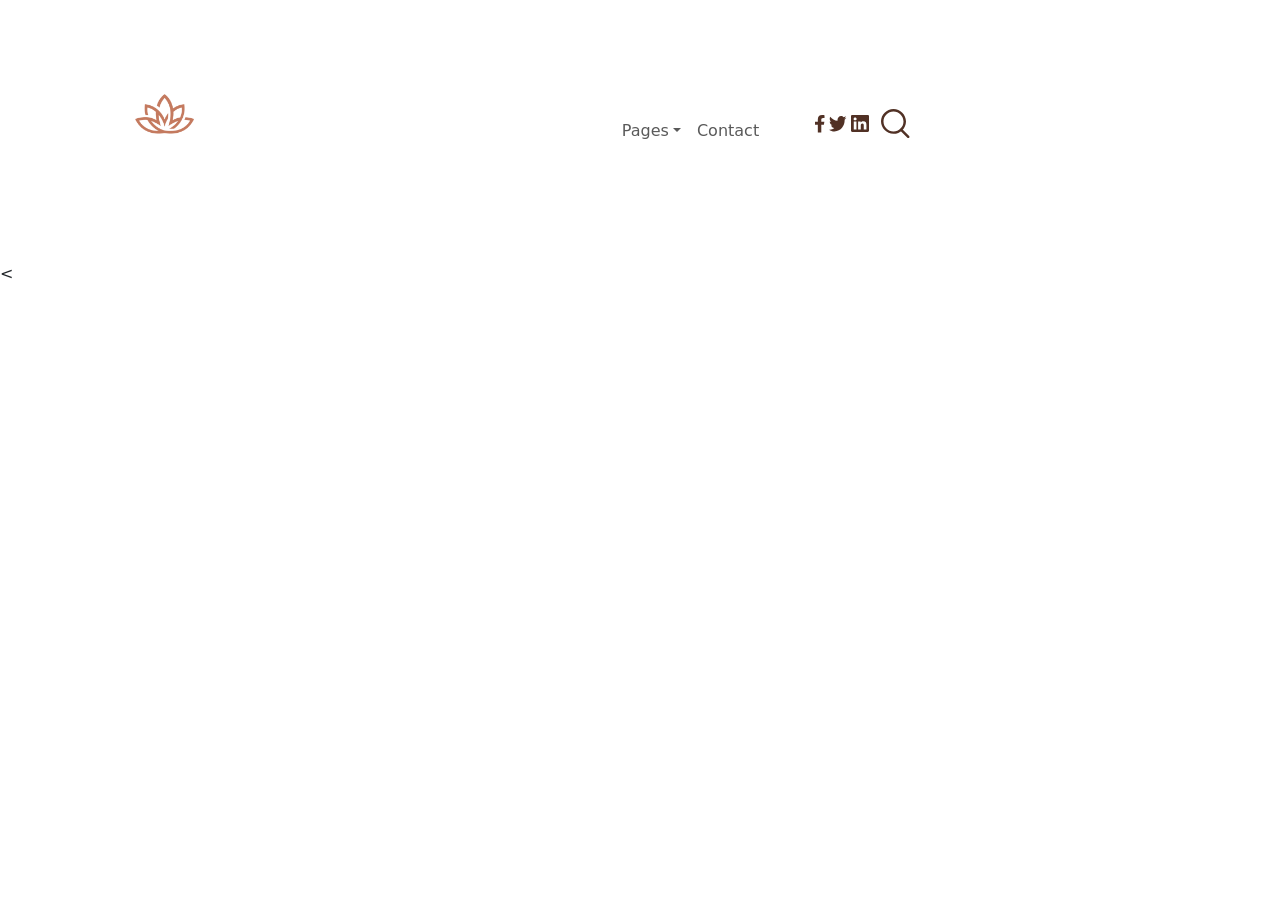
==== aboutus.html @ f651a164 "aboutus section" ====
<!DOCTYPE html>
<html lang="en">
<head>
    <meta charset="UTF-8">
    <meta name="viewport" content="width=device-width, initial-scale=1.0">
    <title>about us</title>
    <link rel="stylesheet" href="./assests/css/style.css">
    <link
        href="https://fonts.googleapis.com/css2?family=Poppins:wght@300;400;600&family=Cormorant:wght@400;600&family=Playfair+Display:wght@400;600&display=swap"
        rel="stylesheet">

    <!-- Bootstrap -->
    <link href="https://cdn.jsdelivr.net/npm/bootstrap@5.3.8/dist/css/bootstrap.min.css" rel="stylesheet">
</head>
<body>
     <header>
        <div class="container ">
            <nav class="navbar navbar-expand-lg py-0 ">
                <div class="container-fluid">

                    <!-- Logo -->
                    <a class="navbar-brand" href="#">
                        <img src="./assests/images/compony-aboutus-logo.svg" alt="Logo" class="">
                    </a>

                    <!-- Mobile Toggle Button -->
                    <button class="navbar-toggler" type="button" data-bs-toggle="collapse"
                        data-bs-target="#navbarSupportedContent">
                        <span class="navbar-toggler-icon"></span>
                    </button>

                    <!-- Nav Items -->
                    <div class="collapse navbar-collapse gap-5" id="navbarSupportedContent">

                        <ul class="navbar-nav mb-2 mb-lg-0 ms-3 text-primary navbar-font">

                            <li class="nav-item"><a class="nav-link text-white" href="#">Home</a></li>
                            <li class="nav-item"><a class="nav-link text-white" href="./aboutus.html">About</a></li>
                            <li class="nav-item"><a class="nav-link text-white" href="#">Courses</a></li>

                            <!-- Dropdown -->
                            <li class="nav-item dropdown">
                                <a class="nav-link dropdown-toggle" href="#" data-bs-toggle="dropdown">Pages</a>
                                <ul class="dropdown-menu">
                                    <li><a class="dropdown-item" href="#">About</a></li>
                                    <li><a class="dropdown-item" href="#">Contact Us</a></li>
                                    <li>
                                        <hr class="dropdown-divider">
                                    </li>
                                    <li><a class="dropdown-item" href="#">Courses</a></li>
                                </ul>
                            </li>

                            <li class="nav-item"><a class="nav-link" href="#">Contact</a></li>
                        </ul>

                        <!-- Social Icons -->
                        <ul class="list-unstyled d-flex align-items-center gap-1   ">
                            <li><img src="../assests/images/icons/facebook.svg" alt="Facebook"></li>
                            <li><img src="../assests/images/icons/twitter.svg" alt="Twitter"></li>
                            <li><img src="../assests/images/icons/linkdin.svg" alt="LinkedIn"></li>
                            <li><img src="../assests/images/icons/search.svg " class="ms-2" alt="Search"></li>
                        </ul>

                    </div>
                </div>
            </nav>
        </div>
    </header>
    <main></main>
    <footer></footer>
    < <!-- Bootstrap JS -->
        <script src="https://cdn.jsdelivr.net/npm/bootstrap@5.3.8/dist/js/bootstrap.bundle.min.js"></script>
</body>
</html>
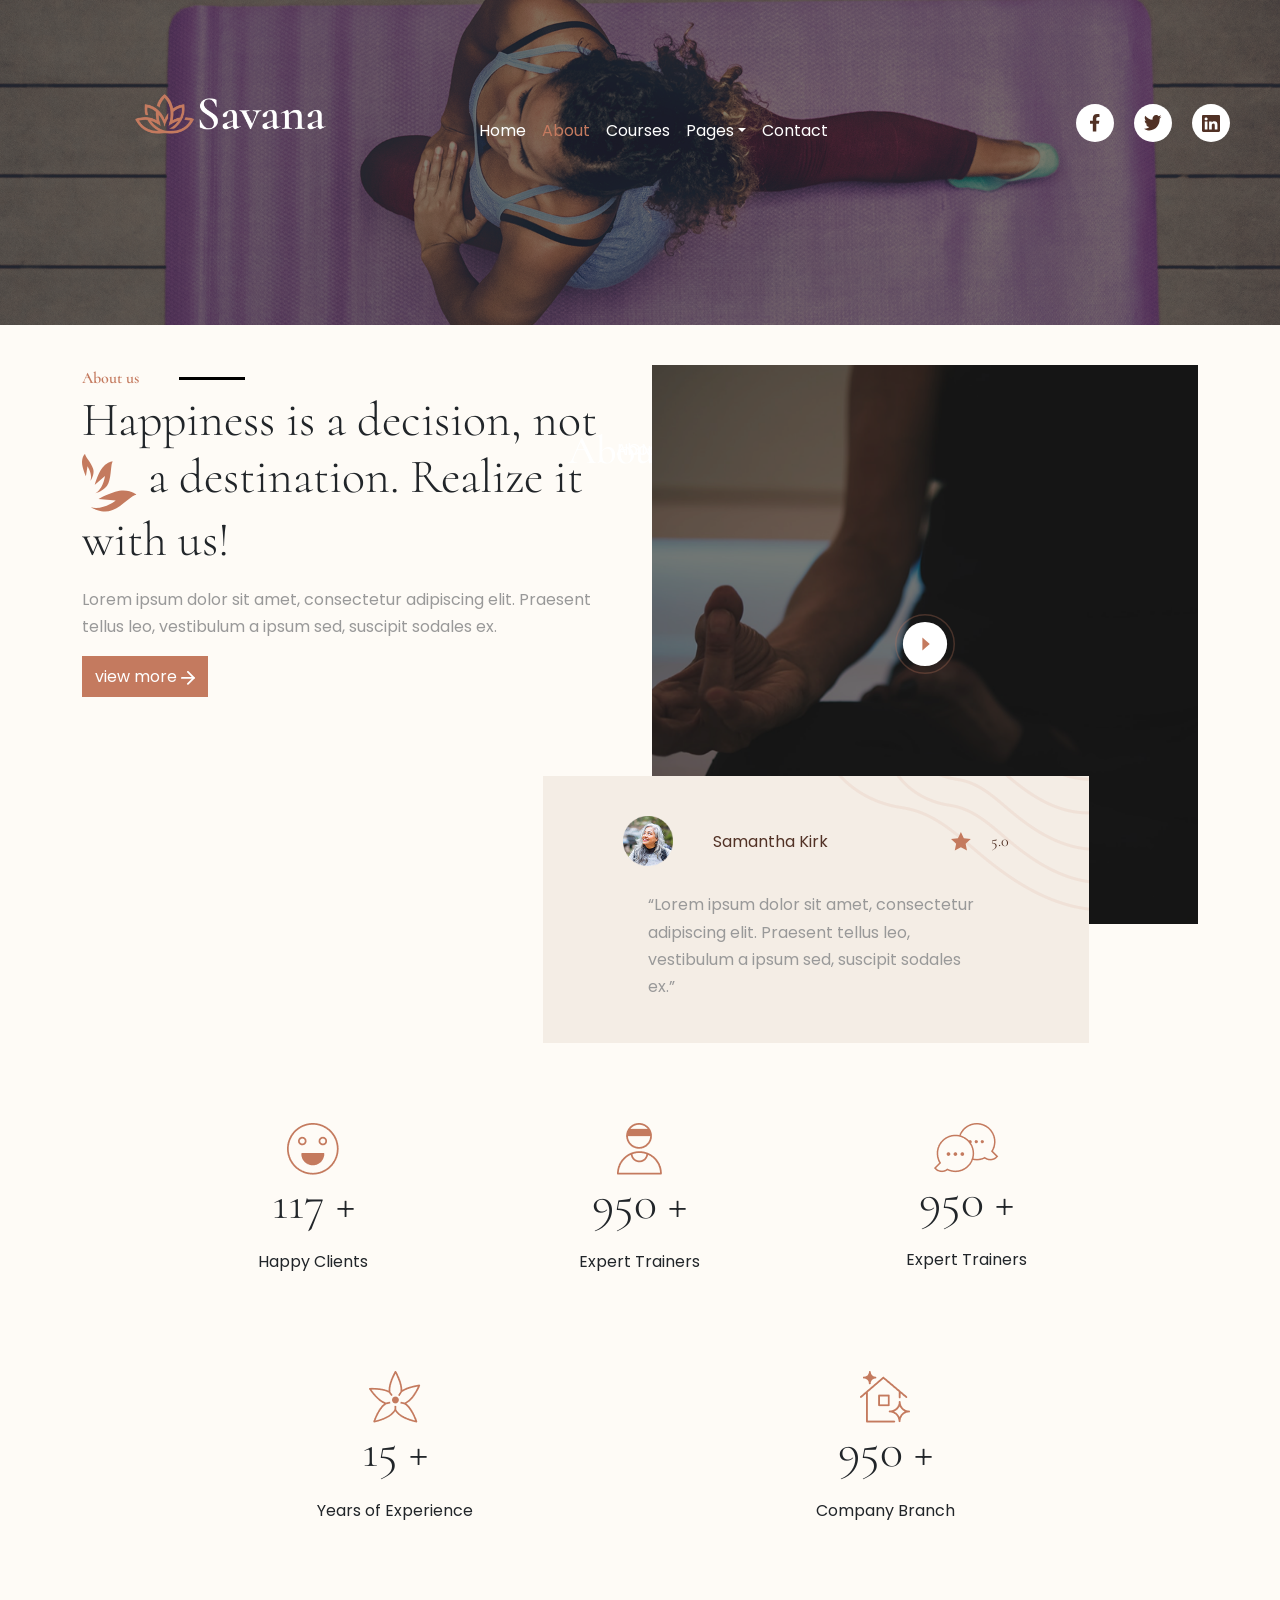
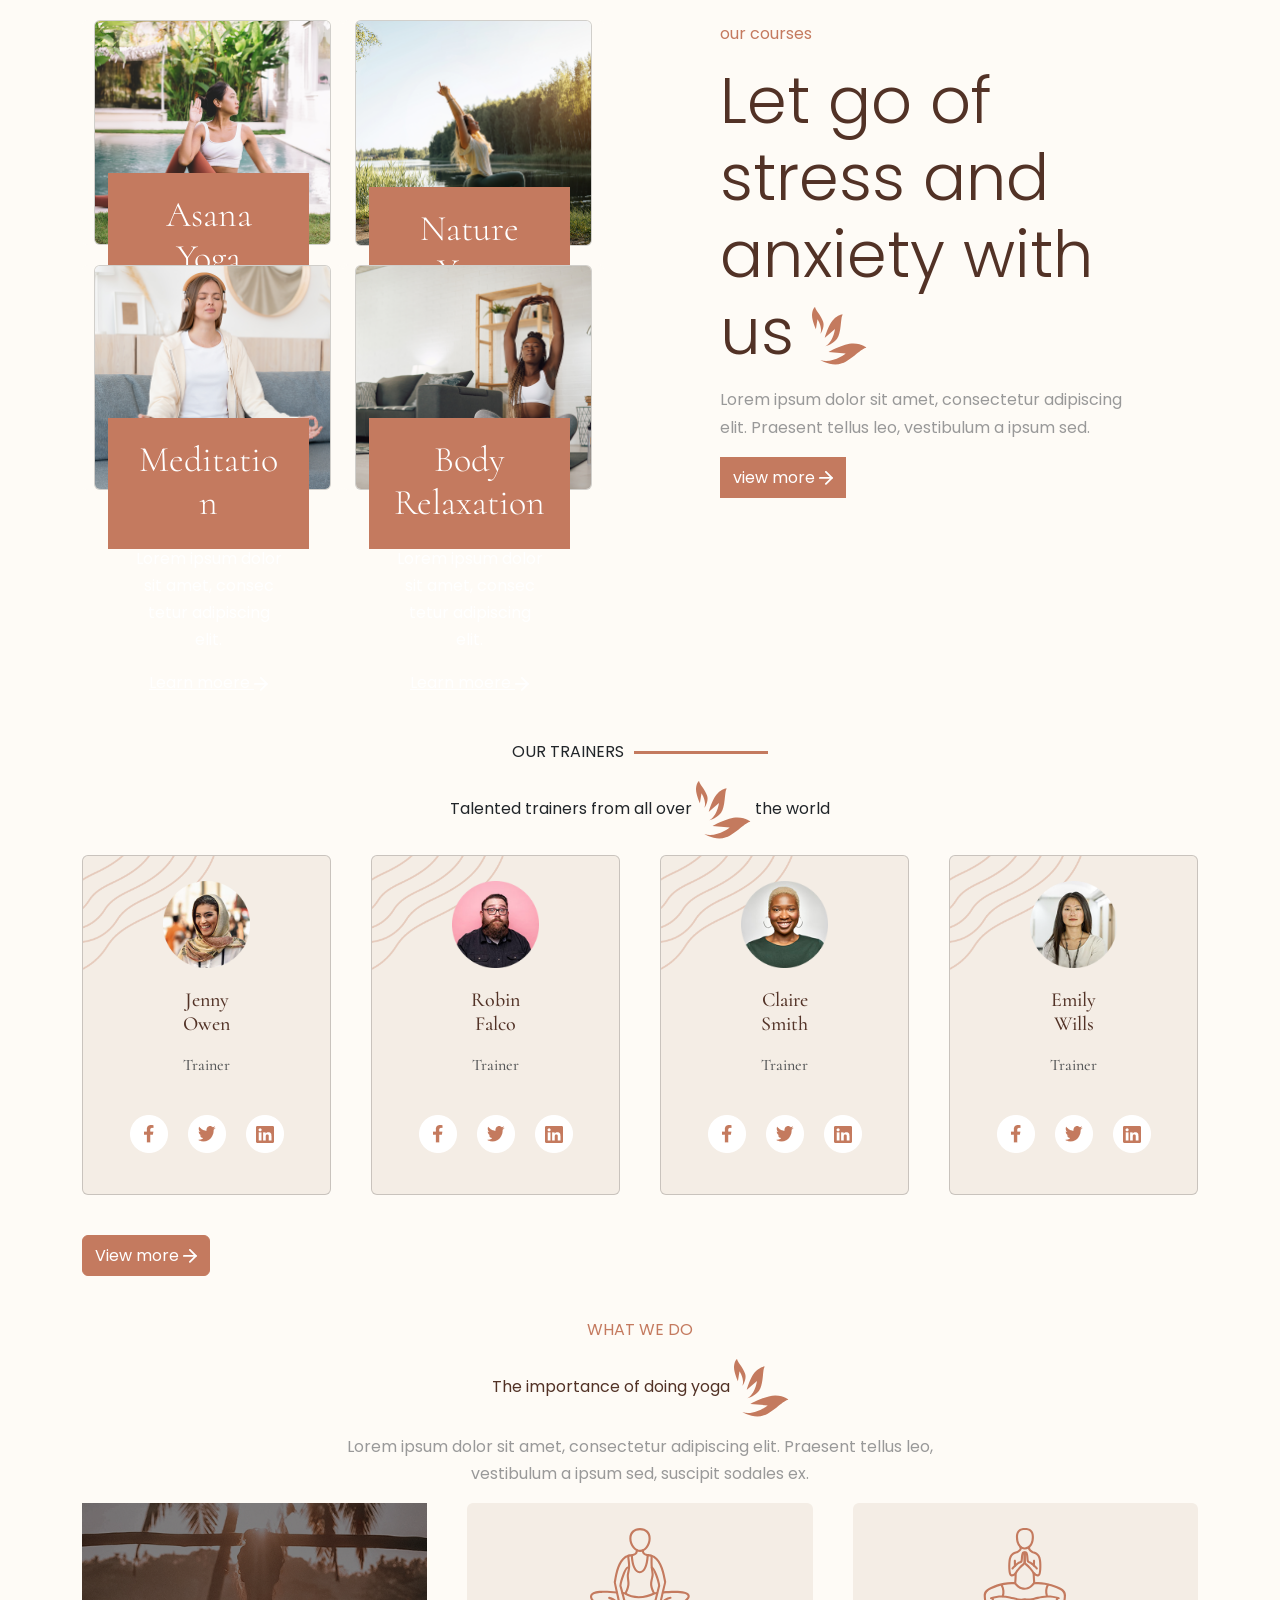
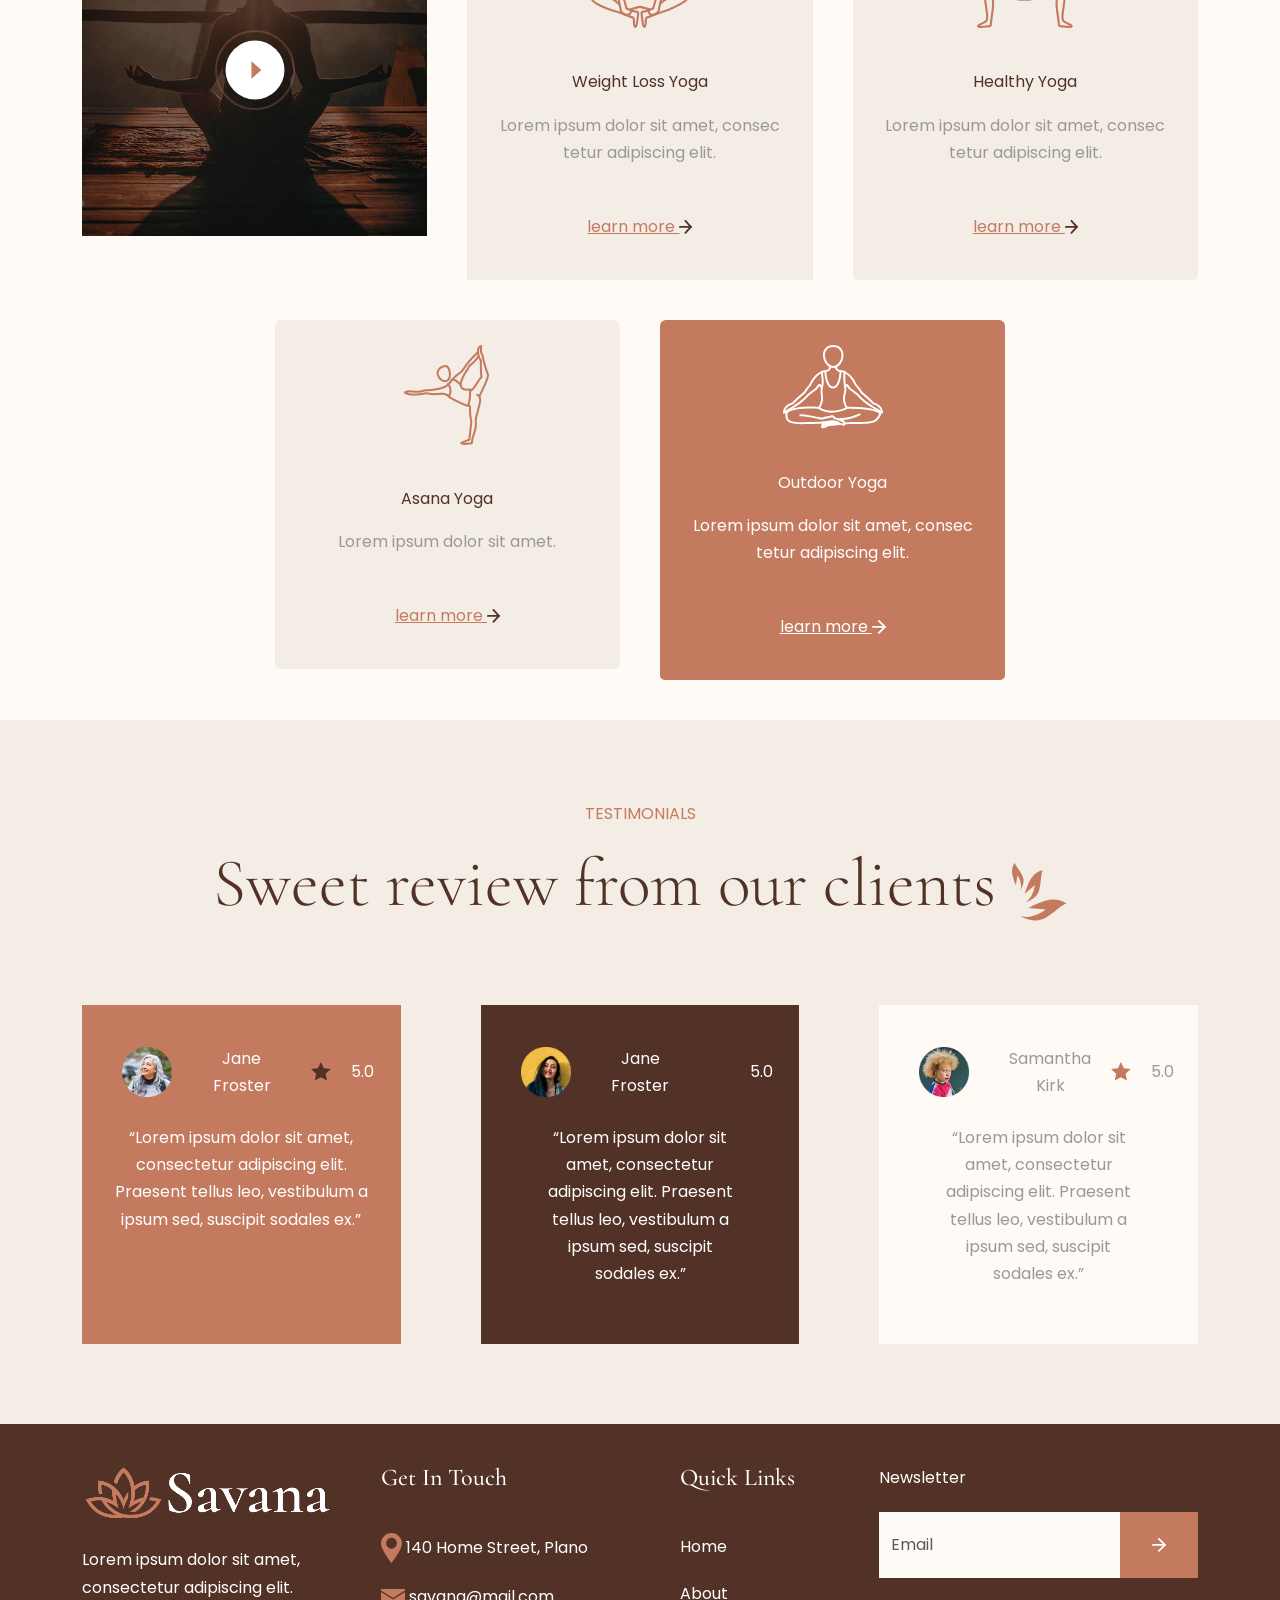
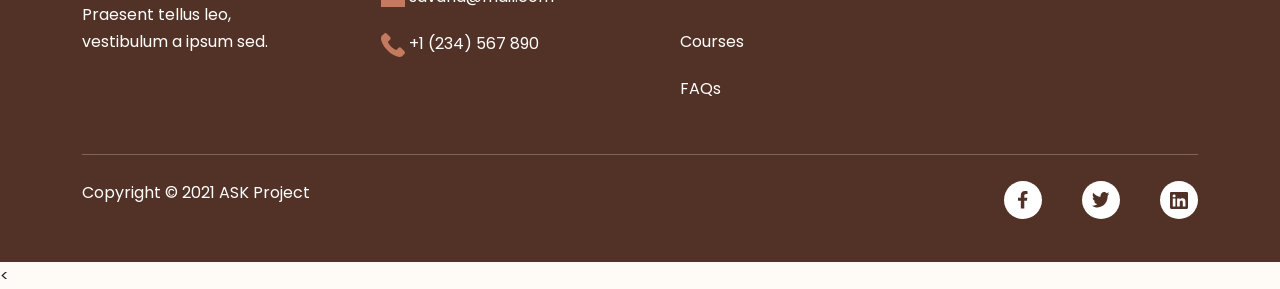
==== commit 86289543: "about us" ====
--- a/aboutus.html
+++ b/aboutus.html
@@ -1,21 +1,26 @@
 <!DOCTYPE html>
 <html lang="en">
+
 <head>
     <meta charset="UTF-8">
     <meta name="viewport" content="width=device-width, initial-scale=1.0">
-    <title>about us</title>
-    <link rel="stylesheet" href="./assests/css/style.css">
+    <title>About us</title>
+    <!-- Google Fonts -->
     <link
         href="https://fonts.googleapis.com/css2?family=Poppins:wght@300;400;600&family=Cormorant:wght@400;600&family=Playfair+Display:wght@400;600&display=swap"
         rel="stylesheet">
 
     <!-- Bootstrap -->
     <link href="https://cdn.jsdelivr.net/npm/bootstrap@5.3.8/dist/css/bootstrap.min.css" rel="stylesheet">
+
+    <!--CSS (fixed path) -->
+    <link rel="stylesheet" href="../assests/css/style.css">
 </head>
+
 <body>
-     <header>
-        <div class="container ">
-            <nav class="navbar navbar-expand-lg py-0 ">
+    <header class="">
+        <div class="container position-relative">
+            <nav class="navbar navbar-expand-lg py-0 position-absolute top-0 z-100 bg-non ">
                 <div class="container-fluid">
 
                     <!-- Logo -->
@@ -32,15 +37,16 @@
                     <!-- Nav Items -->
                     <div class="collapse navbar-collapse gap-5" id="navbarSupportedContent">
 
-                        <ul class="navbar-nav mb-2 mb-lg-0 ms-3 text-primary navbar-font">
-
-                            <li class="nav-item"><a class="nav-link text-white" href="#">Home</a></li>
-                            <li class="nav-item"><a class="nav-link text-white" href="./aboutus.html">About</a></li>
+                        <ul class="navbar-nav mb-2 mb-lg-0 ms-3 text-white navbar-font">
+
+                            <li class="nav-item"><a class="nav-link text-white" href="./index.html">Home</a></li>
+                            <li class="nav-item"><a class="nav-link active" href="./aboutus.html">About</a></li>
                             <li class="nav-item"><a class="nav-link text-white" href="#">Courses</a></li>
 
                             <!-- Dropdown -->
                             <li class="nav-item dropdown">
-                                <a class="nav-link dropdown-toggle" href="#" data-bs-toggle="dropdown">Pages</a>
+                                <a class="nav-link dropdown-toggle text-white" href="#"
+                                    data-bs-toggle="dropdown">Pages</a>
                                 <ul class="dropdown-menu">
                                     <li><a class="dropdown-item" href="#">About</a></li>
                                     <li><a class="dropdown-item" href="#">Contact Us</a></li>
@@ -51,25 +57,611 @@
                                 </ul>
                             </li>
 
-                            <li class="nav-item"><a class="nav-link" href="#">Contact</a></li>
+                            <li class="nav-item"><a class="nav-link text-white" href="#">Contact</a></li>
                         </ul>
 
                         <!-- Social Icons -->
                         <ul class="list-unstyled d-flex align-items-center gap-1   ">
-                            <li><img src="../assests/images/icons/facebook.svg" alt="Facebook"></li>
-                            <li><img src="../assests/images/icons/twitter.svg" alt="Twitter"></li>
-                            <li><img src="../assests/images/icons/linkdin.svg" alt="LinkedIn"></li>
-                            <li><img src="../assests/images/icons/search.svg " class="ms-2" alt="Search"></li>
+                            <li><img src="./assests/images/icons/facebook-footer.svg" alt="Facebook"></li>
+                            <li><img src="./assests/images/icons/twitter-footer.svg" alt="Twitter"></li>
+                            <li><img src="./assests/images/icons/linkdin-footer.svg" alt="LinkedIn"></li>
+                            <li><img src="./assests/images/icons/search-white.svg " class="ms-2" alt="Search"></li>
                         </ul>
 
                     </div>
                 </div>
+
             </nav>
+
+
         </div>
     </header>
-    <main></main>
-    <footer></footer>
+
+
+
+    <main>
+        <section>
+            <div>
+                <img src="./assests/images/yoga-mat.png" class="img-fluid" alt="">
+            </div>
+
+        </section>
+        <section>
+            <h1 class="text-white position-absolute top-50 start-50 translate-middle ">About us </h1>
+            <a href="./index.html"
+                class="nav-link text-white position-absolute top-50 start-50 translate-middle">HOME</a>
+            <a href="./aboutus.html"
+                class="nav-link text-white position-absolute top-50 start-50 translate-middle">About</a>
+        </section>
+
+
+        <section class="container mt-2">
+            <div class="row ">
+
+                <!-- LEFT SECTION -->
+                <div class="col-lg-6 col-md-12 mb-4">
+                    <div class="d-flex align-items-center gap-2">
+                        <p class="fm-com text-primary fw-semibold mb-0">About us</p>
+                        <div  style="height: 3px; background-color: black; width:12%"></div>
+                    </div>
+
+
+                    <p class="fm-com display-5">
+                        Happiness is a decision, not
+                        <span><img src="./assests/images/icons/design.svg" class="img-fluid" alt=""></span>
+                        a destination. Realize it with us!
+                    </p>
+
+                    <p class="text-secondary">
+                        Lorem ipsum dolor sit amet, consectetur adipiscing elit. Praesent tellus leo,
+                        vestibulum a ipsum sed, suscipit sodales ex.
+                    </p>
+
+                    <a href="#" class="btn btn-primary rounded-0 text-white">
+                        view more
+                        <span><img src="./assests/images/icons/left-arrow.svg" alt=""></span>
+                    </a>
+                </div>
+
+                <!-- RIGHT SECTION -->
+                <div class="col-lg-6 col-md-12 position-relative">
+
+                    <!-- Image + Play Button -->
+                    <div class="position-relative">
+                        <img src="./assests/images/sittin-yoga.png" class="img-fluid " data-bs-toggle="modal"
+                            data-bs-target="#exampleModal" alt="">
+
+                        <img src="./assests/images/icons/play button.svg"
+                            class="position-absolute top-50 start-50 translate-middle" style="width:60px; height:60px;"
+                            alt="Play">
+                    </div>
+
+                    <!-- Floating Card -->
+                    <div class="cards py-2 px-3 bg-danger position-relative  w-100 move-card">
+                        <img src="./assests/images/right-lines-card.png" class="img-fluid position-absolute top-0 end-0"
+                            alt="">
+
+                        <div class="card-header d-flex justify-content-between align-items-center">
+                            <div class="d-flex align-items-center gap-2">
+                                <img src="./assests/images/old-profile.png" style="width:50px;" alt="">
+                                <p class="mb-0 text-success">Samantha Kirk</p>
+                            </div>
+                            <div class="d-flex align-items-center gap-1">
+                                <img src="./assests/images/star-card-2.svg" style="width:20px;" alt="">
+                                <p class="text-success mb-0 fm-com">5.0</p>
+                            </div>
+                        </div>
+
+                        <div class="card-body text-secondary">
+                            <p>
+                                “Lorem ipsum dolor sit amet, consectetur adipiscing elit. Praesent tellus leo,
+                                vestibulum a ipsum sed, suscipit sodales ex.”
+                            </p>
+                        </div>
+                    </div>
+
+                </div>
+
+            </div>
+        </section>
+
+        <section>
+            <div class="container py-3">
+                <div class="profile row gy-3 px-3">
+                    <div class="happy-clients col-lg-4 col-md-12 col-sm-6 text-center">
+                        <img src="./assests/images/smile.png" alt="">
+                        <p class="display-5 fm-com">117 <span>+</span></p>
+                        <p>Happy Clients</p>
+                    </div>
+                    <div class="experience-trainers col-lg-4 col-md-6 col-sm-6 text-center">
+                        <img src="./assests/images/export-trainer.png" alt="">
+                        <p class="display-5 fm-com">950 <span>+</span></p>
+                        <p>Expert Trainers</p>
+                    </div>
+                    <div class="positive-reviews col-lg-4 col-md-6 col-sm-6 text-center">
+                        <img src="./assests/images/reviews.png" alt="">
+                        <p class="display-5 fm-com">950 <span>+</span></p>
+                        <p>Expert Trainers</p>
+                    </div>
+                    <div class="experience-years col-6 col-md-6 col-sm-6 text-center">
+                        <img src="./assests/images/work-experience.png" alt="">
+                        <p class="display-5 fm-com">15 <span>+</span></p>
+                        <p>Years of Experience</p>
+                    </div>
+                    <div class="company-branch col-6 col-md-6 col-sm-12 text-center">
+                        <img src="./assests/images/company-branch.png" alt="">
+                        <p class="fm-com display-5 ">950 <span>+</span></p>
+                        <p>Company Branch</p>
+                    </div>
+                </div>
+            </div>
+        </section>
+        <section class="container d-flex mb-5">
+            <div class="row d-flex">
+                <div class="left-section col-6">
+                    <div class="container  row  ">
+                        <!-- card-1 -->
+                        <div class="card text-start border-0 col-lg-6 col-md-12 col-sm-12 mb-1 ">
+                            <img class="card" src="./assests/images/card-1.png" alt="Title" />
+                            <div
+                                class="card-body bg-primary text-white position-absolute bottom-0 start-1 px-2 text-center pt-1 pb-1">
+                                <h4 class="card-title display-2 mb-1 fm-com">Asana Yoga</h4>
+                                <p class="card-text">Lorem ipsum dolor sit amet, consec tetur adipiscing elit.</p>
+                                <a href="#" class="text-white text-align-center">Learn moere <span><img
+                                            src="./assests/images/icons/left-arrow.svg" alt=""></span></a>
+                            </div>
+                        </div>
+                        <!-- card-2 -->
+                        <div class="card text-start border-0 col-lg-6 col-md-12 col-sm-12">
+                            <img class="card" src="./assests/images/card-2.png" alt="Title" />
+                            <div
+                                class="card-body bg-primary text-white position-absolute bottom-0 start-1 text-center  py-1">
+                                <h4 class="card-title display-2 mb-1 fm-com">Nature Yoga</h4>
+                                <p class="card-text">Lorem ipsum dolor sit amet, consec tetur adipiscing elit.</p>
+                                <a href="#" class="text-white">Learn moere <span><img
+                                            src="./assests/images/icons/left-arrow.svg" alt=""></span></a>
+                            </div>
+                        </div>
+                        <!-- card-3 -->
+                        <div class="card text-start border-0 col-lg-6 col-md-12 col-sm-12">
+                            <img class="card" src="./assests/images/card-3.png" alt="Title" />
+                            <div
+                                class="card-body bg-primary text-white position-absolute bottom-0 start-1 text-center py-1">
+                                <h4 class="card-title display-2 mb-1 fm-com">Meditation</h4>
+                                <p class="card-text">Lorem ipsum dolor sit amet, consec tetur adipiscing elit.</p>
+                                <a href="#" class="text-white">Learn moere <span><img
+                                            src="./assests/images/icons/left-arrow.svg" alt=""></span></a>
+                            </div>
+                        </div>
+                        <!-- card-4 -->
+                        <div class="card text-start border-0 col-lg-6 col-md-12 col-sm-12">
+                            <img class="card" src="./assests/images/card-4.png" alt="Title" />
+                            <div
+                                class="card-body bg-primary text-white position-absolute bottom-0 start-1 text-center py-1">
+                                <h4 class="card-title display-2 mb-1 fm-com">Body Relaxation</h4>
+                                <p class="card-text">Lorem ipsum dolor sit amet, consec tetur adipiscing elit.</p>
+                                <a href="#" class="text-white">Learn moere <span><img
+                                            src="./assests/images/icons/left-arrow.svg" alt=""></span></a>
+                            </div>
+                        </div>
+                    </div>
+                </div>
+
+                <!-- RIGHT SECTION -->
+                <div class="right-section col-lg-6 col-md-12 px-3">
+                    <p class="text-primary">our courses</p>
+                    <p class="text-success display-3">Let go of stress and anxiety with us <span><img
+                                src="./assests/images/icons/design.svg" alt=""></span></p>
+                    <p class="text-secondary">
+                        Lorem ipsum dolor sit amet, consectetur adipiscing elit. Praesent tellus leo, vestibulum a
+                        ipsum
+                        sed.
+                    </p>
+                    <a href="#" class="btn btn-primary border-none rounded-0 text-white">
+                        view more
+                        <span><img src="./assests/images/icons/left-arrow.svg" alt=""></span>
+                    </a>
+                </div>
+
+            </div>
+        </section>
+        <section my-5>
+            <div class="container">
+                
+                <p class="text-center underline-after ">OUR TRAINERS</p>
+                
+                <p class="text-center">Talented trainers from all over <span><img
+                            src="./assests/images/icons/design.svg" alt=""></span> the world </p>
+                <div class="d-flex gap-2">
+                    <!-- card-1 -->
+                    <div class="card bg-danger " style="width: 18rem;">
+                        <div class="card-body px-0">
+                            <img src="./assests/images/group-lines.png" class="position-absolute top-0 img-fluid "
+                                alt="">
+                            <div class="position-relative px-3">
+
+                                <img src="./assests/images/card-1-about.png" class="img-fluid mb-1 z-100" alt="">
+                                <h5 class="card-title text-center text-success fw-400">Jenny Owen</h5>
+                                <h6 class="card-subtitle mb-2 text-body-secondary text-center">Trainer</h6>
+                                <nav class="mb-2  d-flex gap-1 justify-content-center align-items-center">
+                                    <a href="#" class=""><img src="./assests/images/facebook-cardd.png" alt=""></a>
+                                    <a href="#" class=""><img src="./assests/images/twitter-card.png" alt=""></a>
+                                    <a href="#" class=""><img src="./assests/images/linkdin-card.png" alt=""></a>
+                                </nav>
+                            </div>
+
+                        </div>
+                    </div>
+                    <!-- card-2 -->
+                    <div class="card bg-danger " style="width: 18rem;">
+                        <div class="card-body px-0">
+                            <img src="./assests/images/group-lines.png" class="position-absolute top-0 img-fluid "
+                                alt="">
+                            <div class="position-relative px-3">
+
+                                <img src="./assests/images/card-2-about.png" class="img-fluid mb-1 z-100" alt="">
+                                <h5 class="card-title text-center text-success fw-400">Robin Falco</h5>
+                                <h6 class="card-subtitle mb-2 text-body-secondary text-center">Trainer</h6>
+                                <nav class="mb-2  d-flex gap-1 justify-content-center align-items-center">
+                                    <a href="#" class=""><img src="./assests/images/facebook-cardd.png" alt=""></a>
+                                    <a href="#" class=""><img src="./assests/images/twitter-card.png" alt=""></a>
+                                    <a href="#" class=""><img src="./assests/images/linkdin-card.png" alt=""></a>
+                                </nav>
+                            </div>
+
+                        </div>
+                    </div>
+                    <!-- card-3 -->
+                    <div class="card bg-danger " style="width: 18rem;">
+                        <div class="card-body px-0">
+                            <img src="./assests/images/group-lines.png" class="position-absolute top-0 img-fluid "
+                                alt="">
+                            <div class="position-relative px-3">
+
+                                <img src="./assests/images/card-3-about.png" class="img-fluid mb-1 z-100" alt="">
+                                <h5 class="card-title text-center text-success fw-400">Claire Smith</h5>
+                                <h6 class="card-subtitle mb-2 text-body-secondary text-center">Trainer</h6>
+                                <nav class="mb-2  d-flex gap-1 justify-content-center align-items-center">
+                                    <a href="#" class=""><img src="./assests/images/facebook-cardd.png" alt=""></a>
+                                    <a href="#" class=""><img src="./assests/images/twitter-card.png" alt=""></a>
+                                    <a href="#" class=""><img src="./assests/images/linkdin-card.png" alt=""></a>
+                                </nav>
+                            </div>
+
+                        </div>
+                    </div>
+                    <!-- card-4 -->
+                    <div class="card bg-danger " style="width: 18rem;">
+                        <div class="card-body px-0">
+                            <img src="./assests/images/group-lines.png" class="position-absolute top-0 img-fluid "
+                                alt="">
+                            <div class="position-relative px-3">
+
+                                <img src="./assests/images/card-4-about.png" class="img-fluid mb-1 z-100" alt="">
+                                <h5 class="card-title text-center text-success fw-400">Emily Wills</h5>
+                                <h6 class="card-subtitle mb-2 text-body-secondary text-center">Trainer</h6>
+                                <nav class="mb-2  d-flex gap-1 justify-content-center align-items-center">
+                                    <a href="#" class=""><img src="./assests/images/facebook-cardd.png" alt=""></a>
+                                    <a href="#" class=""><img src="./assests/images/twitter-card.png" alt=""></a>
+                                    <a href="#" class=""><img src="./assests/images/linkdin-card.png" alt=""></a>
+                                </nav>
+                            </div>
+
+                        </div>
+                    </div>
+                </div>
+                <div class="align-item-center justify-content-center">
+                    <a href="#" class="btn btn-primary justify-content-center my-2 text-white ">View more <span><img
+                                src="./assests/images/icons/left-arrow.svg" alt=""></span></a>
+                </div>
+            </div>
+        </section>
+        <section>
+            <div class="container mb-2">
+                <p class="text-center text-primary">WHAT WE DO</p>
+                <p class="text-center text-success">
+                    The importance of doing yoga
+                    <span><img src="./assests/images/icons/design.svg" alt=""></span>
+                </p>
+                <p class="text-secondary text-center px-5 mx-auto">Lorem ipsum dolor sit amet, consectetur
+                    adipiscing
+                    elit. Praesent tellus leo, vestibulum a ipsum sed, suscipit sodales ex. </p>
+
+                <div class="row g-2 gy-1 justify-content-center">
+
+                    <!-- Card 1 (Video Card) -->
+                    <div class="col-lg-4 col-md-6 col-sm-12 border-none rounded-0">
+                        <div class="card border-0 position-relative rounded-0 border-none" data-bs-toggle="modal"
+                            data-bs-target="#exampleModal">
+
+                            <img src="./assests/images/meditation.png" class="img-fluid" alt="">
+
+                            <!-- Play Button Centered -->
+                            <img src="./assests/images/icons/play button.svg"
+                                class="position-absolute top-50 start-50 translate-middle" alt="">
+                            <!-- Modal -->
+                            <div class="modal fade" id="exampleModal" tabindex="-1" aria-hidden="true">
+                                <div class="modal-dialog modal-dialog-centered modal-fullscreen-sm-down modal-lg">
+                                    <div class="modal-content bg-transparent border-0 shadow-none">
+
+                                        <!-- Close Button -->
+                                        <button type="button"
+                                            class="btn-close btn-close-white position-absolute top-0 end-0 m-3"
+                                            data-bs-dismiss="modal" aria-label="Close"></button>
+
+                                        <div class="modal-body p-0">
+                                            <div class="ratio ratio-16x9">
+                                                <iframe
+                                                    src="https://www.youtube.com/embed/bJJWArRfKa0?si=sIS4q_4pKVl78t4p"
+                                                    allow="autoplay; encrypted-media; fullscreen" allowfullscreen>
+                                                </iframe>
+                                            </div>
+                                        </div>
+
+                                    </div>
+                                </div>
+                            </div>
+
+
+
+                        </div>
+                    </div>
+
+                    <!-- Card 2 -->
+                    <div class="col-lg-4 col-md-6 col-sm-12 rounded-0 border-none">
+                        <div class="card text-center bg-danger border-0 rounde-0">
+
+                            <div class="card-body rounded-0">
+                                <img src="./assests/images/weight-loss yoga.svg" class="img-fluid d-block mx-auto"
+                                    alt="">
+                                <p class="text-success mt-2">Weight Loss Yoga</p>
+                                <p class="text-secondary">Lorem ipsum dolor sit amet, consec tetur adipiscing elit.
+                                </p>
+                            </div>
+
+                            <div class="card-footer bg-danger border-0 rounded-0">
+                                <a href="#">learn more
+                                    <span><img src="./assests/images/icons/dark-arrow-left.svg" alt=""></span>
+                                </a>
+                            </div>
+
+                        </div>
+                    </div>
+
+                    <!-- Card 3 -->
+                    <div class="col-lg-4 col-md-6 col-sm-12">
+                        <div class="card text-center bg-danger border-0">
+
+                            <div class="card-body">
+                                <img src="./assests/images/healthy-yoga.svg" class="img-fluid d-block mx-auto" alt="">
+                                <p class="text-success mt-2">Healthy Yoga</p>
+                                <p class="text-secondary">Lorem ipsum dolor sit amet, consec tetur adipiscing elit.
+                                </p>
+                            </div>
+
+                            <div class="card-footer bg-danger border-0">
+                                <a href="#">learn more
+                                    <span><img src="./assests/images/icons/dark-arrow-left.svg" alt=""></span>
+                                </a>
+                            </div>
+
+                        </div>
+                    </div>
+
+                    <!-- Card 4 -->
+                    <div class="col-lg-4 col-md-6 col-sm-12 ">
+                        <div class="card text-center bg-danger border-0">
+
+                            <div class="card-body">
+                                <img src="./assests/images/yoga-4.png" class="img-fluid d-block mx-auto" alt="">
+                                <p class="text-success mt-2">Asana Yoga</p>
+                                <p class="text-secondary">Lorem ipsum dolor sit amet.</p>
+                            </div>
+
+                            <div class="card-footer bg-danger border-0">
+                                <a href="#">
+                                    learn more
+                                    <span><img src="./assests/images/icons/dark-arrow-left.svg" alt=""></span>
+                                </a>
+                            </div>
+
+                        </div>
+                    </div>
+
+                    <!-- Card 5 (Primary Color) -->
+                    <div class="col-lg-4 col-md-6 col-sm-12">
+                        <div class="card text-center bg-primary border-0">
+
+                            <div class="card-body text-center">
+                                <img src="./assests/images/yoga-5.svg" class="img-fluid d-block mx-auto" alt="">
+                                <p class="text-white mt-2">Outdoor Yoga</p>
+                                <p class="text-white">Lorem ipsum dolor sit amet, consec tetur adipiscing elit.</p>
+                            </div>
+
+                            <div class="card-footer border-0 bg-primary">
+                                <a href="#" class="text-white">
+                                    learn more
+                                    <span><img src="./assests/images/icons/left-arrow.svg" alt=""></span>
+                                </a>
+                            </div>
+
+                        </div>
+                    </div>
+
+                </div>
+
+            </div>
+        </section>
+        <section class="bg-danger">
+            <div class="container text-center py-3">
+
+                <p class="text-primary">TESTIMONIALS</p>
+                <p class="text-success display-4 fm-com px-3 mb-3">
+                    Sweet review from our clients
+                    <span><img src="./assests/images/icons/design.svg" alt=""></span>
+                </p>
+
+                <div class="row g-3 justify-content-center">
+
+                    <!-- card-1 -->
+                    <div class="col-lg-4 col-md-6 col-12">
+                        <div class="cards py-2  bg-primary h-100">
+                            <div class="card-header px-2 d-flex justify-content-between align-items-center gap-2">
+                                <div class="d-flex align-items-center gap-2">
+                                    <img src="./assests/images/old-profile.png" class="img-fluid" style="width:50px;"
+                                        alt="">
+                                    <p class="text-white mb-0">Jane Froster</p>
+                                </div>
+                                <div class="d-flex align-items-center gap-1">
+                                    <img src="./assests/images/star-card-1.svg" class="img-fluid" style="width:20px;"
+                                        alt="">
+                                    <p class="text-white mb-0 font-heading">5.0</p>
+                                </div>
+                            </div>
+                            <div class="card-body text-white">
+                                <p>“Lorem ipsum dolor sit amet, consectetur adipiscing elit. Praesent tellus leo,
+                                    vestibulum
+                                    a ipsum sed, suscipit sodales ex.”</p>
+                            </div>
+                        </div>
+                    </div>
+
+                    <!-- card-2 -->
+                    <div class="col-lg-4 col-md-6 col-12">
+                        <div class="cards py-2 px-2 bg-success h-100">
+                            <div class="card-header d-flex justify-content-between align-items-center gap-2">
+                                <div class="d-flex align-items-center gap-2">
+                                    <img src="./assests/images/profilepic.png" class="img-fluid" style="width:50px;"
+                                        alt="">
+                                    <p class="text-white mb-0">Jane Froster</p>
+                                </div>
+                                <div class="d-flex align-items-center gap-1">
+                                    <img src="./assests/images/star-card-1.svg" class="img-fluid" style="width:20px;"
+                                        alt="">
+                                    <p class="text-white mb-0 font-heading">5.0</p>
+                                </div>
+                            </div>
+                            <div class="card-body text-white">
+                                <p>“Lorem ipsum dolor sit amet, consectetur adipiscing elit. Praesent tellus leo,
+                                    vestibulum
+                                    a ipsum sed, suscipit sodales ex.”</p>
+                            </div>
+                        </div>
+                    </div>
+
+                    <!-- card-3 -->
+                    <div class="col-lg-4 col-md-6 col-12">
+                        <div class="cards py-2 px-2 bg-body h-100">
+                            <div class="card-header d-flex justify-content-between align-items-center gap-2">
+                                <div class="d-flex align-items-center gap-2">
+                                    <img src="./assests/images/new-profile-pic.png" class="img-fluid"
+                                        style="width:50px;" alt="">
+                                    <p class="text-secondary mb-0">Samantha Kirk</p>
+                                </div>
+                                <div class="d-flex align-items-center gap-1">
+                                    <img src="./assests/images/star-card-2.svg" class="img-fluid" style="width:20px;"
+                                        alt="">
+                                    <p class="text-secondary mb-0 font-heading">5.0</p>
+                                </div>
+                            </div>
+                            <div class="card-body text-secondary">
+                                <p>“Lorem ipsum dolor sit amet, consectetur adipiscing elit. Praesent tellus leo,
+                                    vestibulum
+                                    a ipsum sed, suscipit sodales ex.”</p>
+                            </div>
+                        </div>
+                    </div>
+
+                </div>
+
+            </div>
+        </section>
+
+    </main>
+    <footer>
+        <section class="bg-success py-2">
+            <div class="container">
+                <div class="row gy-4 gx-3">
+
+                    <!-- About -->
+                    <div class="col-md-3 ">
+                        <img src="./assests/images/icons/footer-compony.svg" alt="">
+                        <p class="text-white mt-1">
+                            Lorem ipsum dolor sit amet, consectetur adipiscing elit. Praesent tellus leo,
+                            vestibulum a ipsum sed.
+                        </p>
+                    </div>
+
+                    <!-- Get in touch -->
+                    <div class="col-md-3">
+                        <p class="h4 text-white mb-">Get In Touch</p>
+                        <ul class="list-unstyled">
+                            <li class="mb-1 gap-1">
+                                <a class="text-white text-decoration-none">
+                                    <img src="./assests/images/icons/location.svg" alt=""> 140 Home Street, Plano
+                                </a>
+                            </li>
+                            <li class="mb-1">
+                                <a class="text-white text-decoration-none">
+                                    <img src="./assests/images/icons/mails-foote.svg" alt=""> savana@mail.com
+                                </a>
+                            </li>
+                            <li class="mb-1">
+                                <a class="text-white text-decoration-none">
+                                    <img src="./assests/images/icons/mobile-phone.svg" alt=""> +1 (234) 567 890
+                                </a>
+                            </li>
+                        </ul>
+                    </div>
+
+                    <!-- Quick Links -->
+                    <div class="col-md-2">
+                        <p class="h4 text-white ">Quick Links</p>
+                        <ul class="list-unstyled">
+                            <li class="mb-1"><a class="text-white text-decoration-none">Home</a></li>
+                            <li class="mb-1"><a class="text-white text-decoration-none">About</a></li>
+                            <li class="mb-1"><a class="text-white text-decoration-none">Courses</a></li>
+                            <li class="mb-1"><a class="text-white text-decoration-none">FAQs</a></li>
+                        </ul>
+                    </div>
+
+                    <!-- Email Input -->
+                    <div class="col-md-4">
+                        <p class="text-white headings">Newsletter</p>
+
+                        <div class="input-group mt-1">
+
+                            <input type="text" class="form-control  rounded-0 border-0" placeholder="Email"
+                                aria-label="Email">
+
+                            <button class="btn btn-primary rounded-0 border-0">
+                                <img src="./assests/images/icons/left-arrow.svg" alt="" class="p-1">
+                            </button>
+
+                        </div>
+                    </div>
+
+                </div>
+                <hr class="light" style="color:#ffffff; margin-top: 2rem; margin-bottom: 1.5rem;">
+
+                <!-- Footer bottom -->
+                <div class="d-flex justify-content-between align-items-center mt-0">
+                    <p class="text-white ">Copyright © 2021 ASK Project</p>
+
+                    <div class="d-flex gap-2">
+                        <a href="#"><img src="./assests/images/icons/facebook-footer.svg" alt=""></a>
+                        <a href="#"><img src="./assests/images/icons/twitter-footer.svg" alt=""></a>
+                        <a href="#"><img src="./assests/images/icons/linkdin-footer.svg" alt=""></a>
+                    </div>
+                </div>
+
+            </div>
+        </section>
+    </footer>
     < <!-- Bootstrap JS -->
         <script src="https://cdn.jsdelivr.net/npm/bootstrap@5.3.8/dist/js/bootstrap.bundle.min.js"></script>
+
+
 </body>
+
 </html>
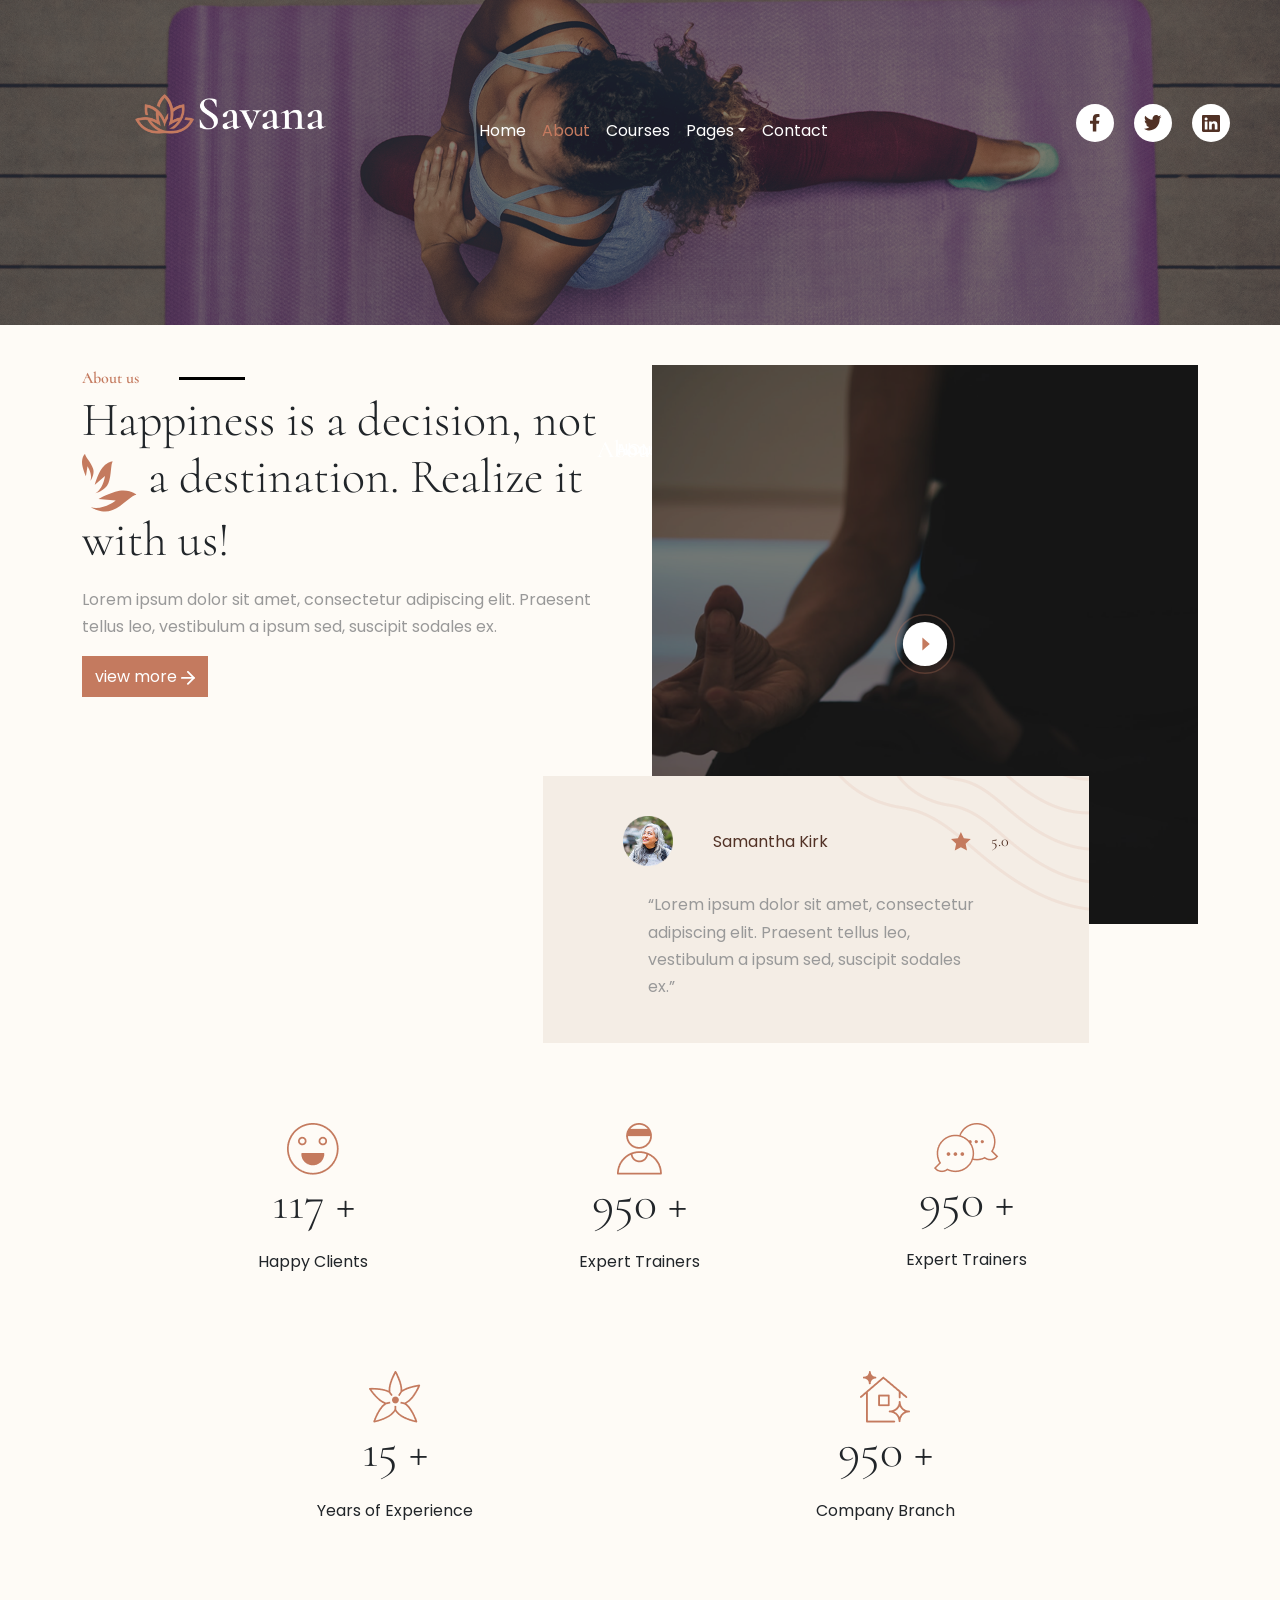
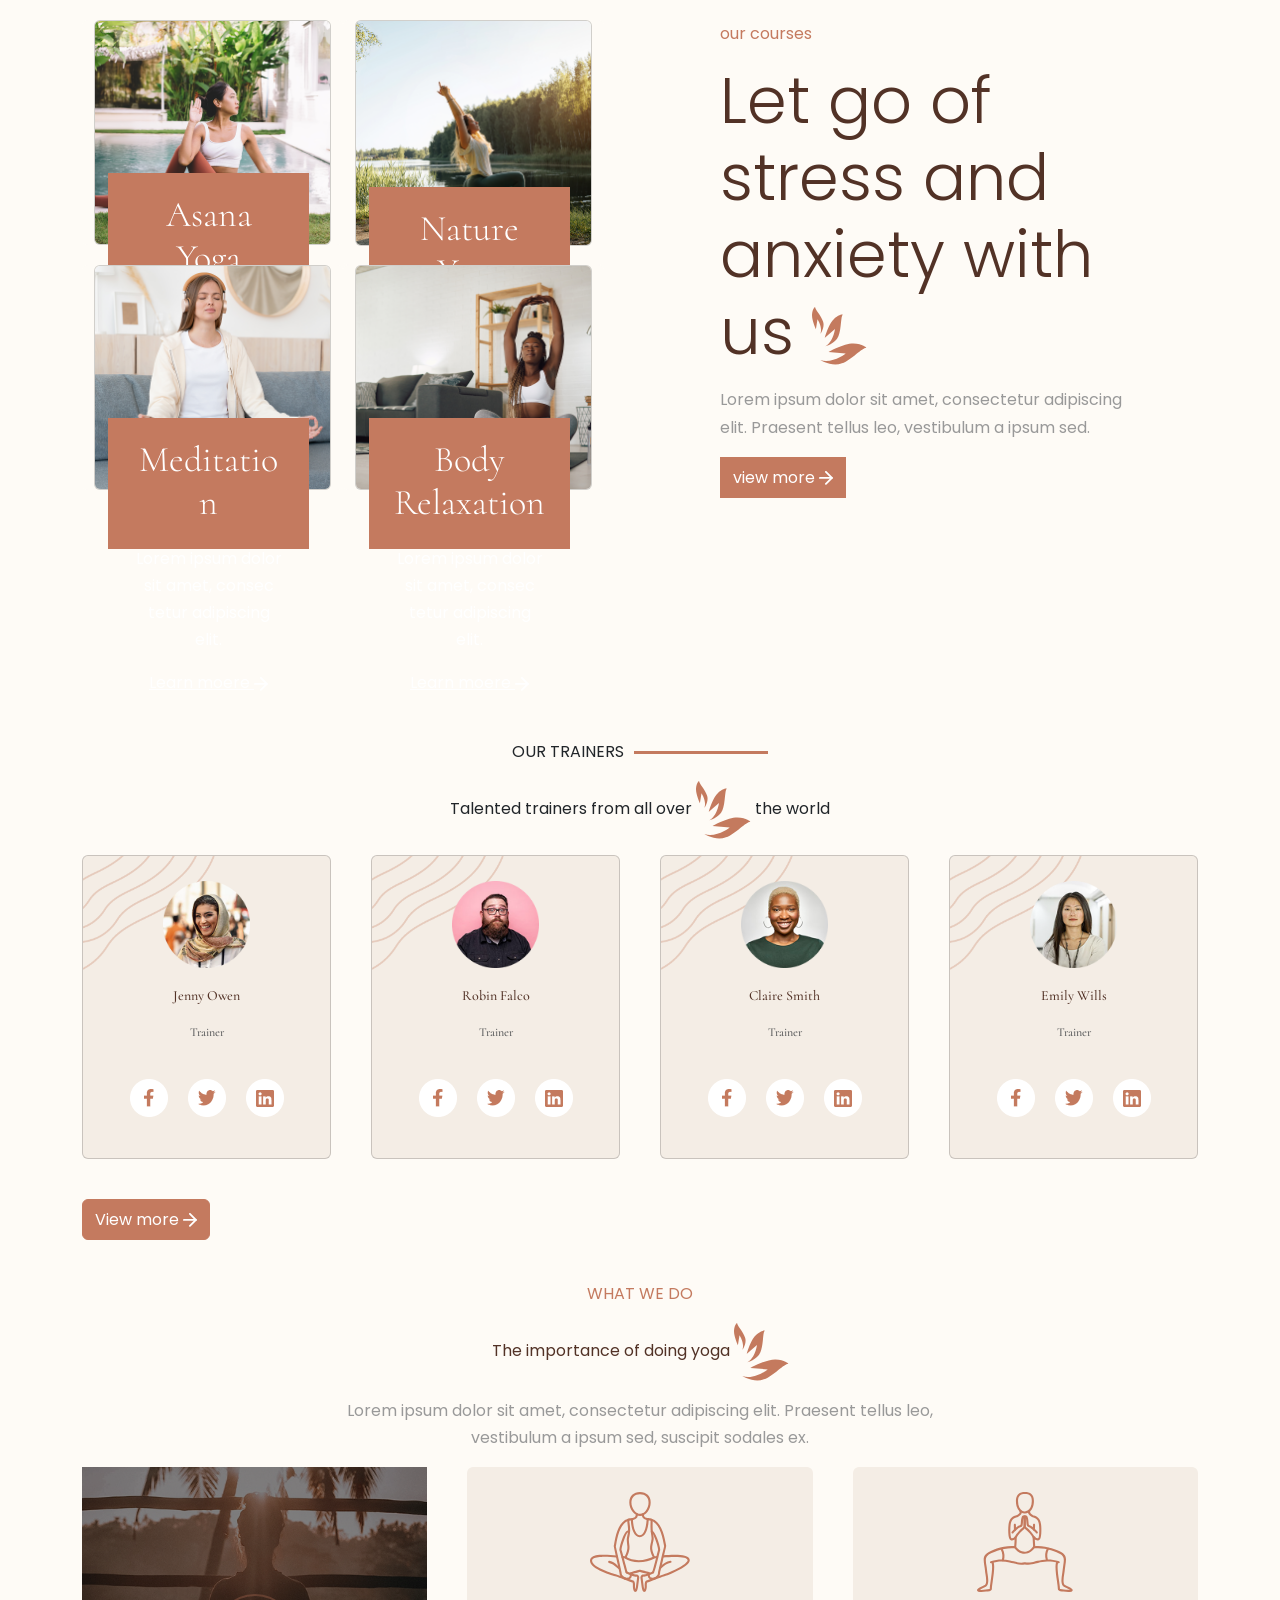
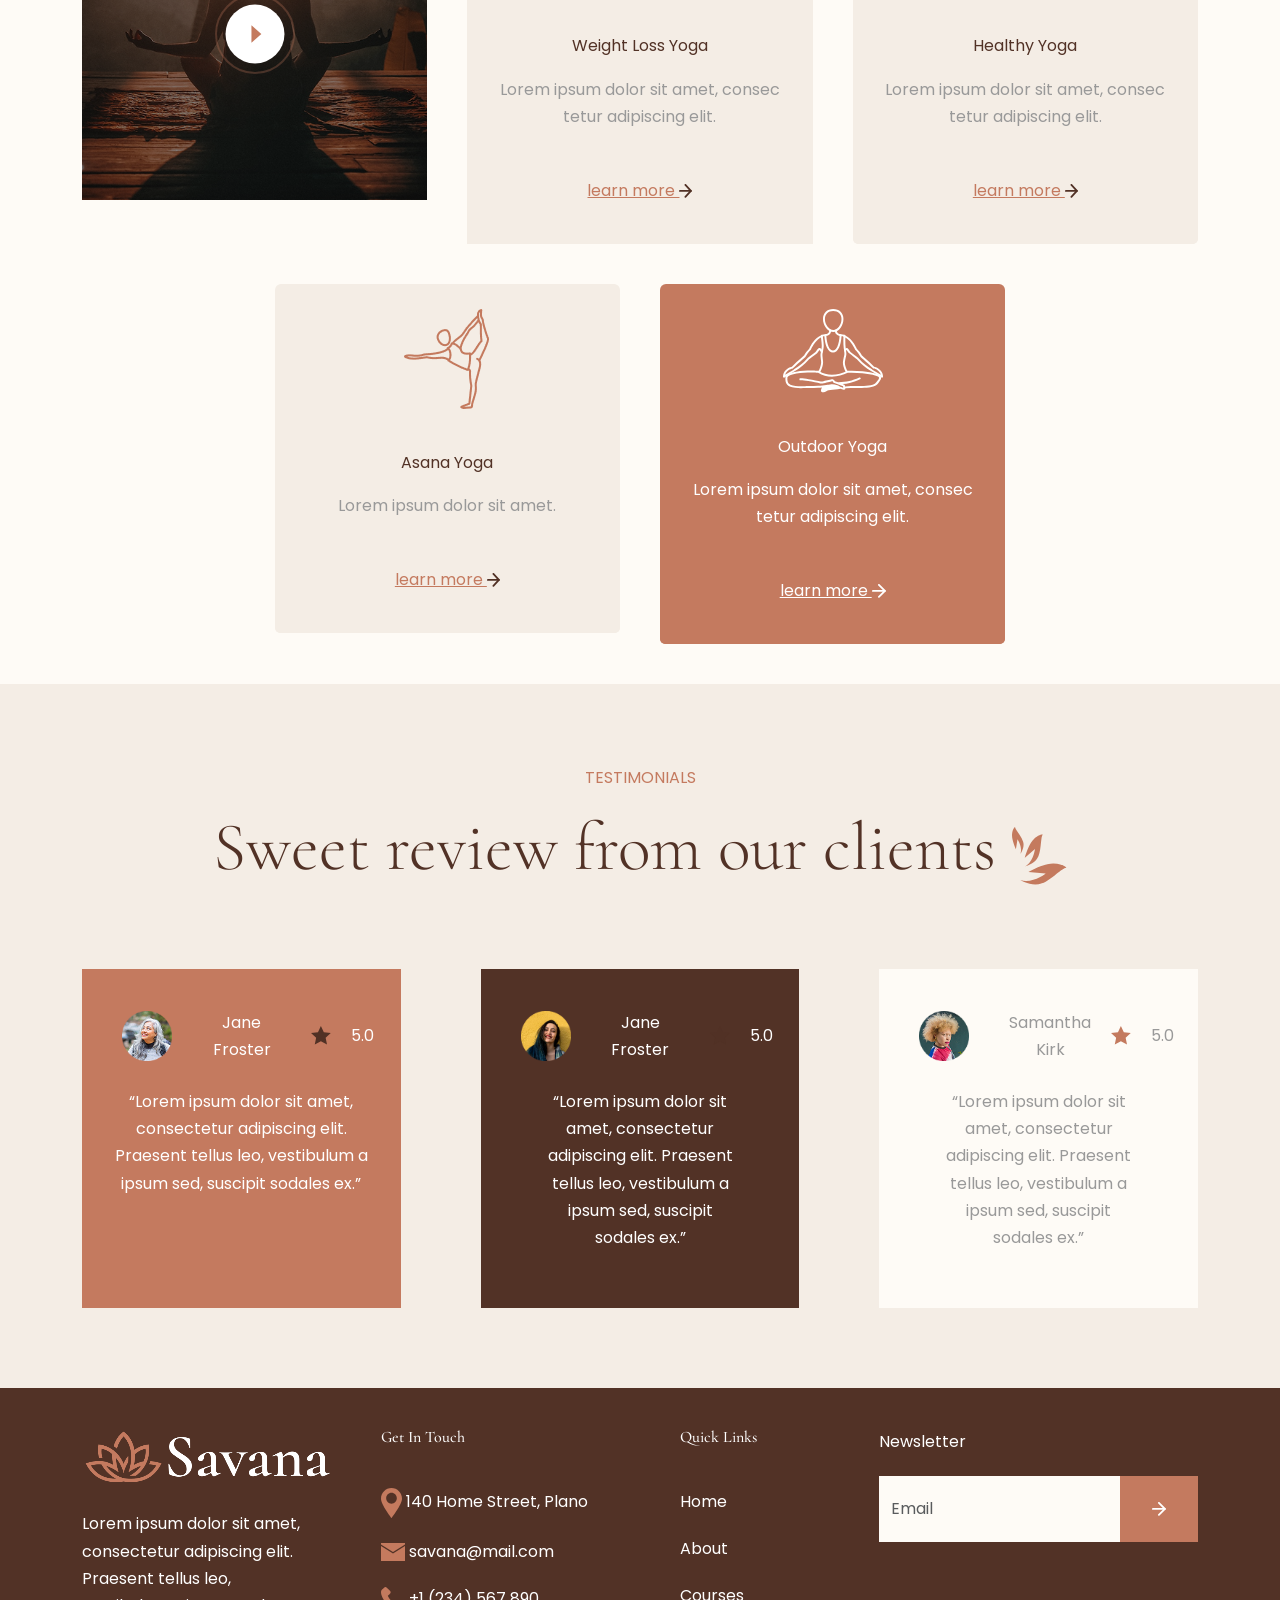
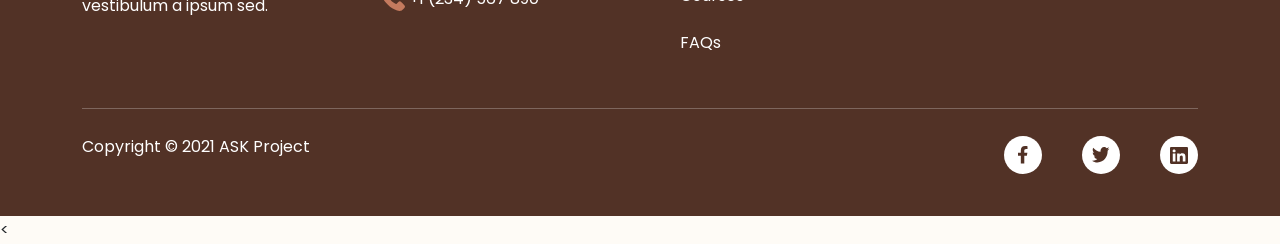
==== commit af4a9fae: "final sumbit" ====
--- a/aboutus.html
+++ b/aboutus.html
@@ -57,7 +57,7 @@
                                 </ul>
                             </li>
 
-                            <li class="nav-item"><a class="nav-link text-white" href="#">Contact</a></li>
+                            <li class="nav-item"><a class="nav-link text-white" href="./contact.html">Contact</a></li>
                         </ul>
 
                         <!-- Social Icons -->
@@ -204,7 +204,7 @@
                         <div class="card text-start border-0 col-lg-6 col-md-12 col-sm-12 mb-1 ">
                             <img class="card" src="./assests/images/card-1.png" alt="Title" />
                             <div
-                                class="card-body bg-primary text-white position-absolute bottom-0 start-1 px-2 text-center pt-1 pb-1">
+                                class="card-body bg-primary text-white position-absolute bottom-0 start-1 px-2 text-center pt-1 pb-1mb-3">
                                 <h4 class="card-title display-2 mb-1 fm-com">Asana Yoga</h4>
                                 <p class="card-text">Lorem ipsum dolor sit amet, consec tetur adipiscing elit.</p>
                                 <a href="#" class="text-white text-align-center">Learn moere <span><img
@@ -213,9 +213,9 @@
                         </div>
                         <!-- card-2 -->
                         <div class="card text-start border-0 col-lg-6 col-md-12 col-sm-12">
-                            <img class="card" src="./assests/images/card-2.png" alt="Title" />
+                            <img class="card" src="./assests/images/card-2.png" class="rounded-0" alt="Title" />
                             <div
-                                class="card-body bg-primary text-white position-absolute bottom-0 start-1 text-center  py-1">
+                                class="card-body bg-primary text-white position-absolute bottom-0 start-1 text-center  py-1 border-none rouned-0">
                                 <h4 class="card-title display-2 mb-1 fm-com">Nature Yoga</h4>
                                 <p class="card-text">Lorem ipsum dolor sit amet, consec tetur adipiscing elit.</p>
                                 <a href="#" class="text-white">Learn moere <span><img
